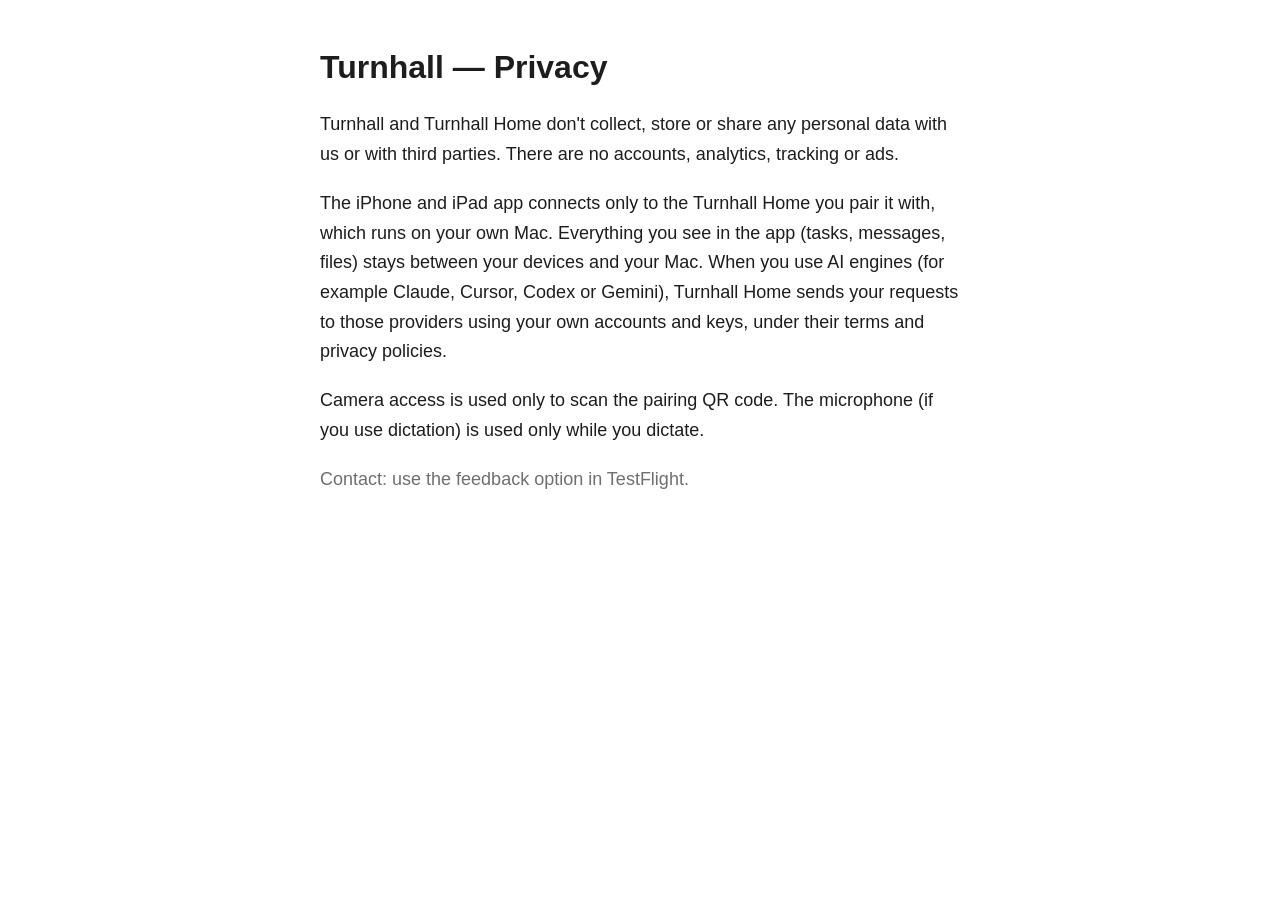
==== privacy/index.html @ 90b4a972 "Add privacy policy" ====
<!doctype html>
<html lang="en">
<head>
<meta charset="utf-8">
<meta name="viewport" content="width=device-width, initial-scale=1">
<meta name="color-scheme" content="light dark">
<title>Turnhall — Privacy</title>
<style>
:root{--bg:#fff;--fg:#1d1d1f;--muted:#6e6e73}
@media (prefers-color-scheme:dark){:root{--bg:#111113;--fg:#f2f2f4;--muted:#a1a1a6}}
body{margin:0;background:var(--bg);color:var(--fg);font:18px/1.65 -apple-system,BlinkMacSystemFont,"Segoe UI",Helvetica,Arial,sans-serif}
main{max-width:40rem;margin:0 auto;padding:3rem 1.25rem 4rem}
h1{font-size:2rem;line-height:1.2;margin:0 0 1.5rem}
p{margin:0 0 1.2rem}
.contact{color:var(--muted)}
</style>
</head>
<body>
<main>
<h1>Turnhall — Privacy</h1>
<p>Turnhall and Turnhall Home don't collect, store or share any personal data with us or with third parties. There are no accounts, analytics, tracking or ads.</p>
<p>The iPhone and iPad app connects only to the Turnhall Home you pair it with, which runs on your own Mac. Everything you see in the app (tasks, messages, files) stays between your devices and your Mac. When you use AI engines (for example Claude, Cursor, Codex or Gemini), Turnhall Home sends your requests to those providers using your own accounts and keys, under their terms and privacy policies.</p>
<p>Camera access is used only to scan the pairing QR code. The microphone (if you use dictation) is used only while you dictate.</p>
<p class="contact">Contact: use the feedback option in TestFlight.</p>
</main>
</body>
</html>
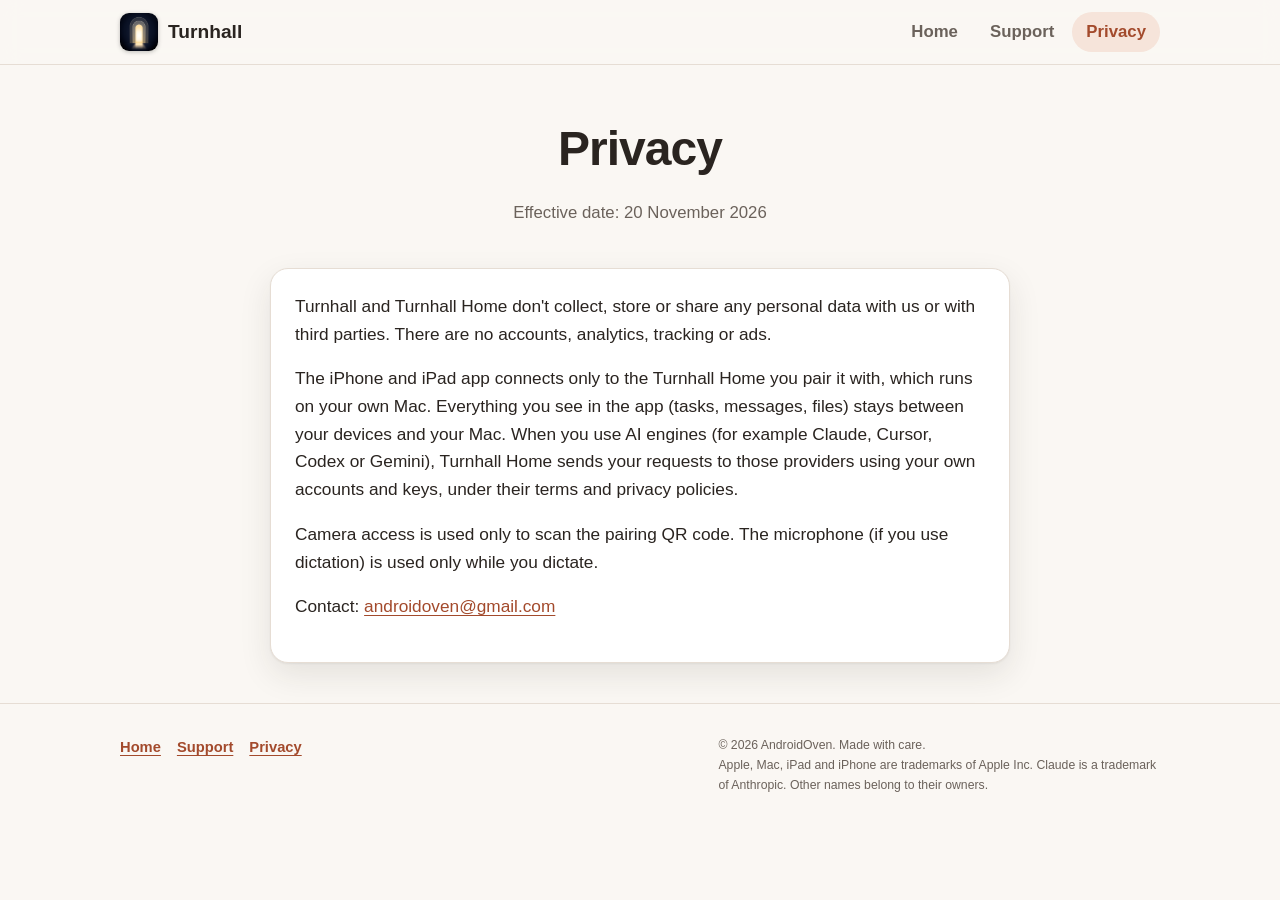
==== commit ae2c9843: "Add Turnhall website Co-Authored-By: Claude Sonnet 5.5 <noreply@anthropic.com>" ====
--- a/privacy/index.html
+++ b/privacy/index.html
@@ -1,27 +1,65 @@
 <!doctype html>
 <html lang="en">
 <head>
-<meta charset="utf-8">
-<meta name="viewport" content="width=device-width, initial-scale=1">
-<meta name="color-scheme" content="light dark">
-<title>Turnhall — Privacy</title>
-<style>
-:root{--bg:#fff;--fg:#1d1d1f;--muted:#6e6e73}
-@media (prefers-color-scheme:dark){:root{--bg:#111113;--fg:#f2f2f4;--muted:#a1a1a6}}
-body{margin:0;background:var(--bg);color:var(--fg);font:18px/1.65 -apple-system,BlinkMacSystemFont,"Segoe UI",Helvetica,Arial,sans-serif}
-main{max-width:40rem;margin:0 auto;padding:3rem 1.25rem 4rem}
-h1{font-size:2rem;line-height:1.2;margin:0 0 1.5rem}
-p{margin:0 0 1.2rem}
-.contact{color:var(--muted)}
-</style>
+  <meta charset="utf-8">
+  <meta name="viewport" content="width=device-width, initial-scale=1">
+  <meta name="color-scheme" content="light dark">
+  <title>Turnhall Privacy</title>
+  <meta name="description" content="Turnhall doesn't collect, store or share personal data. No accounts, analytics, tracking or ads.">
+  <meta name="theme-color" content="#C8613F">
+  <meta property="og:type" content="website">
+  <meta property="og:site_name" content="Turnhall">
+  <meta property="og:title" content="Turnhall Privacy">
+  <meta property="og:description" content="Turnhall doesn't collect, store or share personal data. No accounts, analytics, tracking or ads.">
+  <meta property="og:image" content="https://shry-io.github.io/turnhall/assets/img/shots/ipad-conversation.jpg">
+  <meta property="og:image:alt" content="Turnhall on iPad, following a coding agent's conversation.">
+  <meta name="twitter:card" content="summary_large_image">
+  <link rel="icon" href="../favicon.ico" sizes="any">
+  <link rel="icon" type="image/png" sizes="32x32" href="../assets/img/favicon.png">
+  <link rel="apple-touch-icon" href="../assets/img/apple-touch-icon.png">
+  <link rel="stylesheet" href="../assets/css/style.css">
 </head>
 <body>
-<main>
-<h1>Turnhall — Privacy</h1>
-<p>Turnhall and Turnhall Home don't collect, store or share any personal data with us or with third parties. There are no accounts, analytics, tracking or ads.</p>
-<p>The iPhone and iPad app connects only to the Turnhall Home you pair it with, which runs on your own Mac. Everything you see in the app (tasks, messages, files) stays between your devices and your Mac. When you use AI engines (for example Claude, Cursor, Codex or Gemini), Turnhall Home sends your requests to those providers using your own accounts and keys, under their terms and privacy policies.</p>
-<p>Camera access is used only to scan the pairing QR code. The microphone (if you use dictation) is used only while you dictate.</p>
-<p class="contact">Contact: use the feedback option in TestFlight.</p>
-</main>
+  <a class="skip-link" href="#main">Skip to content</a>
+  <header class="site-header">
+    <div class="wrap">
+      <a class="brand" href="../" aria-label="Turnhall home">
+        <img src="../assets/img/app-icon.png" alt="" width="38" height="38">
+        <span>Turnhall</span>
+      </a>
+      <nav class="nav" aria-label="Main">
+        <a href="../">Home</a>
+        <a href="../support.html">Support</a>
+        <a href="../privacy/" aria-current="page">Privacy</a>
+      </nav>
+    </div>
+  </header>
+
+  <main id="main">
+    <div class="wrap">
+      <div class="page-hero">
+        <h1>Privacy</h1>
+        <p>Effective date: 20 November 2026</p>
+      </div>
+      <div class="prose card">
+        <p>Turnhall and Turnhall Home don't collect, store or share any personal data with us or with third parties. There are no accounts, analytics, tracking or ads.</p>
+        <p>The iPhone and iPad app connects only to the Turnhall Home you pair it with, which runs on your own Mac. Everything you see in the app (tasks, messages, files) stays between your devices and your Mac. When you use AI engines (for example Claude, Cursor, Codex or Gemini), Turnhall Home sends your requests to those providers using your own accounts and keys, under their terms and privacy policies.</p>
+        <p>Camera access is used only to scan the pairing QR code. The microphone (if you use dictation) is used only while you dictate.</p>
+        <p>Contact: <a href="mailto:androidoven@gmail.com">androidoven@gmail.com</a></p>
+      </div>
+    </div>
+  </main>
+
+  <footer class="site-footer">
+    <div class="wrap">
+      <nav aria-label="Footer">
+        <a href="../">Home</a><a href="../support.html">Support</a><a href="../privacy/">Privacy</a>
+      </nav>
+      <div>
+        <small>&copy; 2026 AndroidOven. Made with care.</small>
+        <small>Apple, Mac, iPad and iPhone are trademarks of Apple Inc. Claude is a trademark of Anthropic. Other names belong to their owners.</small>
+      </div>
+    </div>
+  </footer>
 </body>
 </html>
--- a/assets/css/style.css
+++ b/assets/css/style.css
@@ -0,0 +1,153 @@
+/* Turnhall website styles. Plain CSS, system fonts, no external resources. */
+:root {
+  --accent: #C8613F;
+  --accent-deep: #A34A2C;
+  --accent-soft: #F6E4DA;
+  --bg: #FAF7F3;
+  --surface: #FFFFFF;
+  --ink: #2A2420;
+  --muted: #6B625B;
+  --line: #E6DDD4;
+  --shadow: 0 1px 2px rgba(42,36,32,.06), 0 12px 32px rgba(42,36,32,.10);
+  --radius: 18px;
+  --max: 1080px;
+}
+@media (prefers-color-scheme: dark) {
+  :root {
+    --accent: #E0805C;
+    --accent-deep: #F0A383;
+    --accent-soft: #3A2A22;
+    --bg: #161311;
+    --surface: #211C19;
+    --ink: #F2EDE8;
+    --muted: #A99F96;
+    --line: #342C27;
+    --shadow: 0 1px 2px rgba(0,0,0,.4), 0 12px 32px rgba(0,0,0,.45);
+  }
+}
+* { box-sizing: border-box; }
+html { scroll-behavior: smooth; color-scheme: light dark; }
+body {
+  margin: 0; background: var(--bg); color: var(--ink); line-height: 1.6; font-size: 1.05rem;
+  font-family: -apple-system, BlinkMacSystemFont, "Segoe UI", Helvetica, Arial, sans-serif;
+  -webkit-font-smoothing: antialiased;
+}
+img { max-width: 100%; height: auto; display: block; }
+a { color: var(--accent-deep); text-underline-offset: 3px; }
+h1, h2, h3 { line-height: 1.15; margin: 0 0 .5em; letter-spacing: -.02em; }
+p { margin: 0 0 1em; }
+code { font-family: ui-monospace, SFMono-Regular, Menlo, monospace; font-size: .92em; }
+:focus-visible { outline: 3px solid var(--accent); outline-offset: 3px; border-radius: 6px; }
+.skip-link { position: absolute; left: -999px; top: 8px; background: var(--accent); color: #fff; padding: 8px 16px; border-radius: 999px; z-index: 100; }
+.skip-link:focus { left: 12px; }
+.wrap { max-width: var(--max); margin: 0 auto; padding: 0 20px; }
+
+/* Header */
+.site-header { position: sticky; top: 0; z-index: 50; background: color-mix(in srgb, var(--bg) 88%, transparent); backdrop-filter: blur(10px); border-bottom: 1px solid var(--line); }
+.site-header .wrap { display: flex; align-items: center; justify-content: space-between; height: 64px; gap: 12px; }
+.brand { display: flex; align-items: center; gap: 10px; text-decoration: none; color: var(--ink); font-weight: 700; font-size: 1.2rem; }
+.brand img { width: 38px; height: 38px; border-radius: 9px; box-shadow: 0 1px 4px rgba(0,0,0,.25); }
+.nav { display: flex; gap: 4px; }
+.nav a { text-decoration: none; color: var(--muted); padding: 7px 14px; border-radius: 999px; font-weight: 600; }
+.nav a:hover { color: var(--ink); background: var(--accent-soft); }
+.nav a[aria-current="page"] { color: var(--accent-deep); background: var(--accent-soft); }
+
+/* Buttons and pills */
+.btn { display: inline-flex; align-items: center; gap: 8px; font: inherit; font-weight: 650; text-decoration: none; color: #fff; background: var(--accent); border: 0; border-radius: 999px; padding: 12px 24px; }
+.btn.soon { background: transparent; color: var(--muted); border: 1px dashed var(--line); cursor: default; }
+.pill { display: inline-block; border: 1px solid var(--line); background: var(--surface); color: var(--muted); border-radius: 999px; padding: 3px 14px; font-size: .92rem; font-weight: 600; }
+.kicker { display: inline-block; color: var(--accent-deep); font-weight: 700; font-size: .85rem; letter-spacing: .08em; text-transform: uppercase; margin-bottom: 10px; }
+
+/* Cards */
+.card { background: var(--surface); border: 1px solid var(--line); border-radius: var(--radius); padding: 24px; box-shadow: var(--shadow); }
+
+/* Hero */
+.hero { text-align: center; padding: 64px 0 48px; background: radial-gradient(ellipse at 50% 0%, var(--accent-soft), transparent 65%); }
+.hero h1 { font-size: clamp(2.6rem, 7vw, 4.4rem); margin-bottom: .25em; }
+.tagline { font-size: clamp(1.1rem, 2.4vw, 1.4rem); color: var(--muted); max-width: 34em; margin: 0 auto 1.4em; }
+.hero-shot { width: min(420px, 78%); margin: 36px auto 0; }
+.devices { display: flex; flex-wrap: wrap; gap: 10px; justify-content: center; margin-top: 22px; }
+
+/* Device frames */
+.frame { border-radius: 14px; overflow: hidden; border: 1px solid var(--line); box-shadow: var(--shadow); background: var(--surface); }
+.frame.tablet { border-radius: 22px; border: 8px solid #1d1a18; }
+.frame.phone { border-radius: 34px; border: 7px solid #1d1a18; }
+.frame.mac { border-radius: 10px; }
+.frame img { width: 100%; }
+
+/* Sections */
+section { padding: 64px 0; }
+.band { background: color-mix(in srgb, var(--accent-soft) 45%, var(--bg)); border-block: 1px solid var(--line); }
+.section-title { text-align: center; margin-bottom: 40px; }
+.section-title h2 { font-size: clamp(1.8rem, 4vw, 2.5rem); }
+.section-title p { color: var(--muted); max-width: 36em; margin: 0 auto; }
+
+.steps { display: grid; grid-template-columns: repeat(auto-fit, minmax(240px, 1fr)); gap: 20px; counter-reset: step; list-style: none; padding: 0; margin: 0; }
+.steps li { counter-increment: step; }
+.steps li::before { content: counter(step); display: grid; place-items: center; width: 36px; height: 36px; border-radius: 50%; background: var(--accent); color: #fff; font-weight: 700; margin-bottom: 12px; }
+.steps h3 { font-size: 1.2rem; }
+.steps p { color: var(--muted); margin: 0; }
+
+.feature { display: grid; grid-template-columns: 1fr minmax(0, 420px); gap: 48px; align-items: center; margin: 0 auto 72px; }
+.feature:last-child { margin-bottom: 0; }
+.feature.flip { grid-template-columns: minmax(0, 420px) 1fr; }
+.feature.flip .feature-text { order: 2; }
+.feature.wide { grid-template-columns: 1fr; }
+.feature.narrow { grid-template-columns: 1fr minmax(0, 300px); }
+.feature.narrow.flip { grid-template-columns: minmax(0, 300px) 1fr; }
+.feature-text h3 { font-size: 1.7rem; display: flex; align-items: center; gap: 12px; }
+.feature-text .icon { display: grid; place-items: center; flex: none; width: 46px; height: 46px; border-radius: 13px; background: var(--accent-soft); font-size: 1.4rem; }
+.feature-text p, .feature-text li { color: var(--muted); }
+.feature-text ul { padding-left: 1.2em; margin: 0; }
+
+.everywhere { display: grid; grid-template-columns: 1.6fr 1fr 0.7fr; gap: 28px; align-items: end; }
+.everywhere figure { margin: 0; }
+.everywhere figcaption { text-align: center; margin-top: 14px; font-weight: 650; color: var(--muted); }
+
+.ticks { list-style: none; padding: 0; margin: 0; display: grid; grid-template-columns: repeat(auto-fit, minmax(260px, 1fr)); gap: 14px 28px; max-width: 860px; margin-inline: auto; }
+.ticks li { position: relative; padding-left: 34px; }
+.ticks li::before { content: "\2713"; position: absolute; left: 0; top: 2px; width: 24px; height: 24px; border-radius: 50%; background: var(--accent); color: #fff; display: grid; place-items: center; font-size: .8rem; font-weight: 700; }
+.center { text-align: center; margin-top: 28px; }
+
+.cta { display: grid; grid-template-columns: repeat(auto-fit, minmax(260px, 1fr)); gap: 20px; max-width: 760px; margin: 0 auto; }
+.cta .card { text-align: center; }
+.cta h3 { font-size: 1.25rem; }
+.req { text-align: center; color: var(--muted); font-size: .95rem; margin-top: 22px; }
+
+/* FAQ and text pages */
+.page-hero { text-align: center; padding: 56px 0 24px; }
+.page-hero img { width: 88px; height: 88px; border-radius: 20px; margin: 0 auto 16px; box-shadow: var(--shadow); }
+.page-hero h1 { font-size: clamp(2rem, 5vw, 3rem); }
+.page-hero p { color: var(--muted); }
+.faq { display: grid; gap: 14px; max-width: 800px; margin: 0 auto; padding-bottom: 24px; }
+.faq details { padding: 0; }
+.faq summary { list-style: none; cursor: pointer; padding: 18px 22px; font-size: 1.1rem; font-weight: 650; display: flex; align-items: center; gap: 12px; }
+.faq summary::-webkit-details-marker { display: none; }
+.faq summary::after { content: "+"; margin-left: auto; font-size: 1.5rem; color: var(--accent); transition: transform .2s; }
+.faq details[open] summary::after { transform: rotate(45deg); }
+.faq .answer { padding: 0 22px 20px; color: var(--muted); }
+.faq .answer p:last-child, .faq .answer ol:last-child { margin-bottom: 0; }
+.faq .answer strong { color: var(--ink); }
+.prose { max-width: 740px; margin: 0 auto; padding-bottom: 24px; }
+.prose p { font-size: 1.08rem; }
+.contact-card { text-align: center; max-width: 620px; margin: 32px auto 0; background: var(--accent-soft); }
+.contact-card .email { font-size: clamp(1.1rem, 4vw, 1.5rem); font-weight: 700; word-break: break-all; }
+
+/* Footer */
+.site-footer { border-top: 1px solid var(--line); padding: 32px 0 28px; margin-top: 40px; color: var(--muted); font-size: .92rem; }
+.site-footer .wrap { display: flex; flex-wrap: wrap; justify-content: space-between; gap: 16px; align-items: flex-start; }
+.site-footer nav a { margin-right: 16px; font-weight: 600; }
+.site-footer small { display: block; max-width: 36em; }
+
+@media (max-width: 760px) {
+  section { padding: 48px 0; }
+  .feature, .feature.flip, .feature.narrow, .feature.narrow.flip { grid-template-columns: 1fr; gap: 24px; margin-bottom: 56px; }
+  .feature.flip .feature-text { order: 0; }
+  .feature .frame { max-width: 420px; width: 100%; margin: 0 auto; }
+  .feature.narrow .frame { max-width: 260px; }
+  .everywhere { grid-template-columns: 1fr; justify-items: center; }
+  .everywhere figure { width: 100%; max-width: 420px; }
+  .everywhere figure.ph { max-width: 220px; }
+  .brand span { display: none; }
+}
+@media (prefers-reduced-motion: reduce) { * { transition: none !important; scroll-behavior: auto !important; } }
